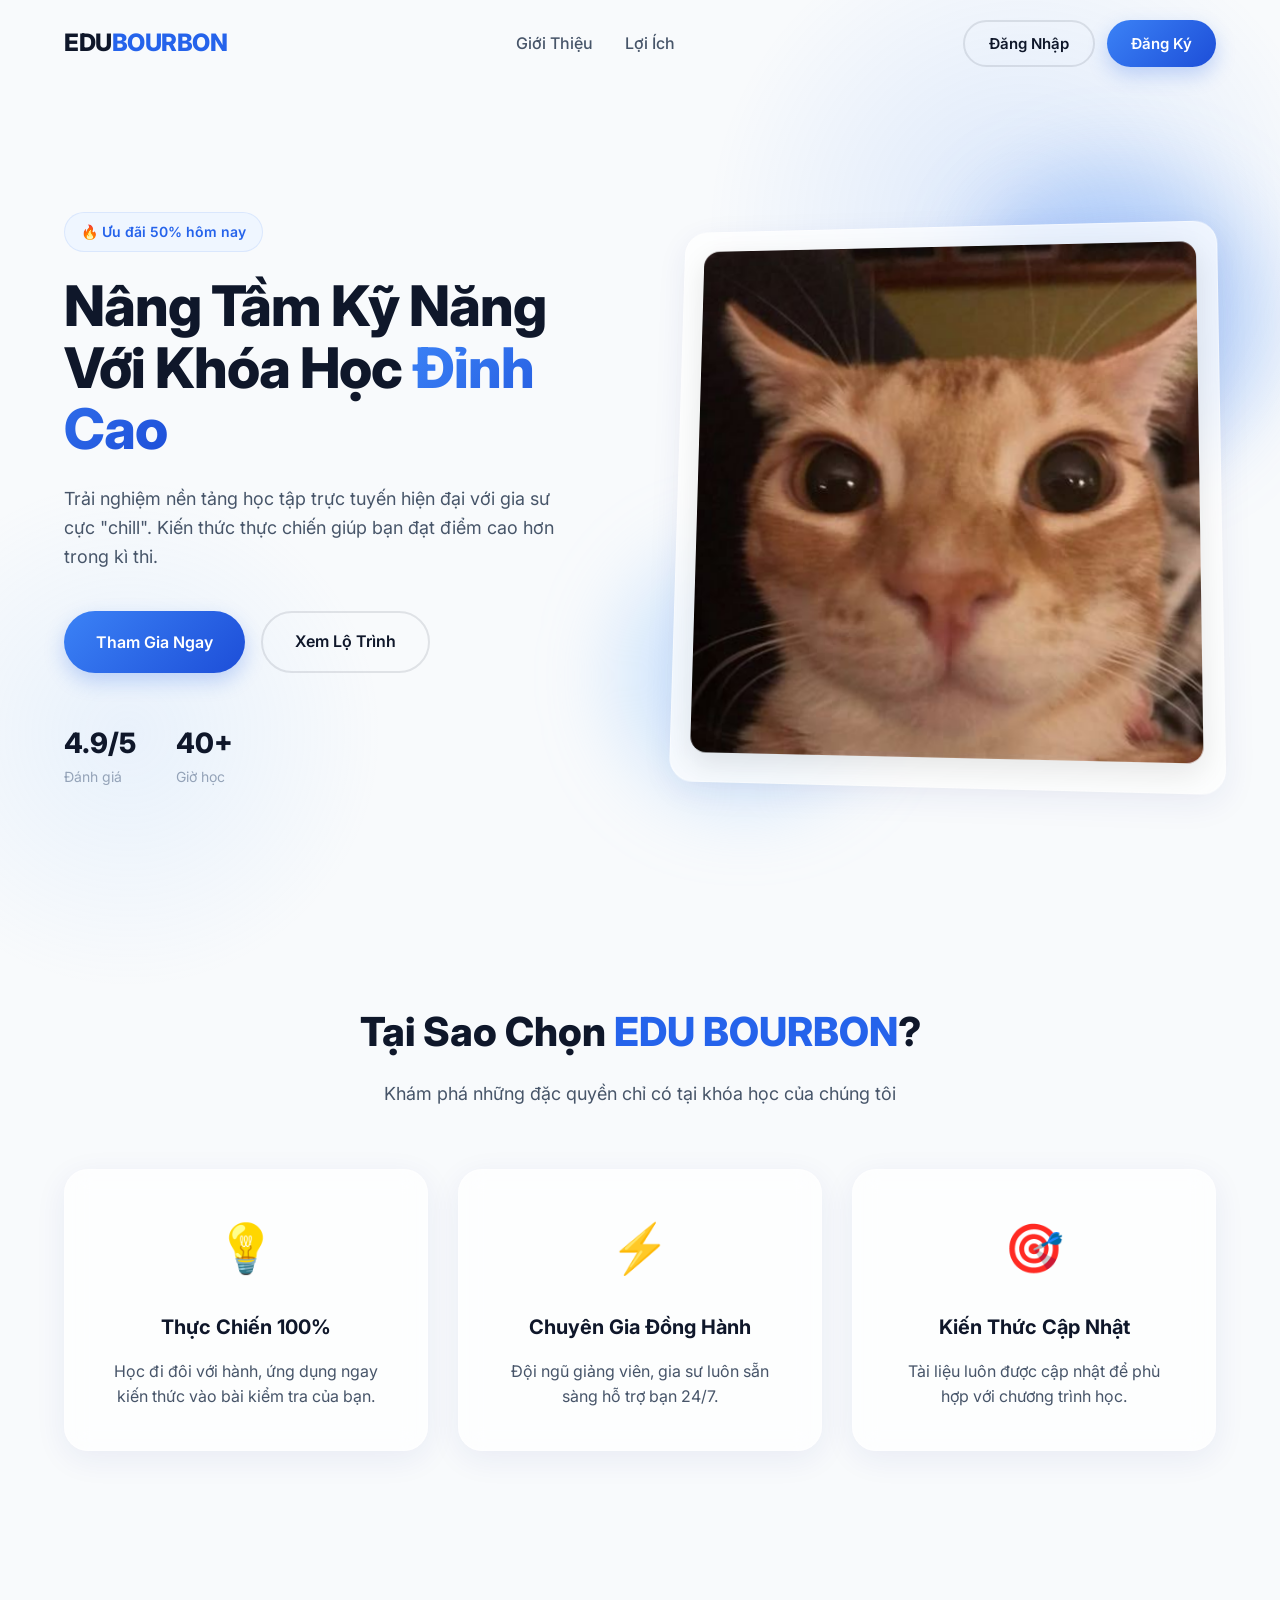
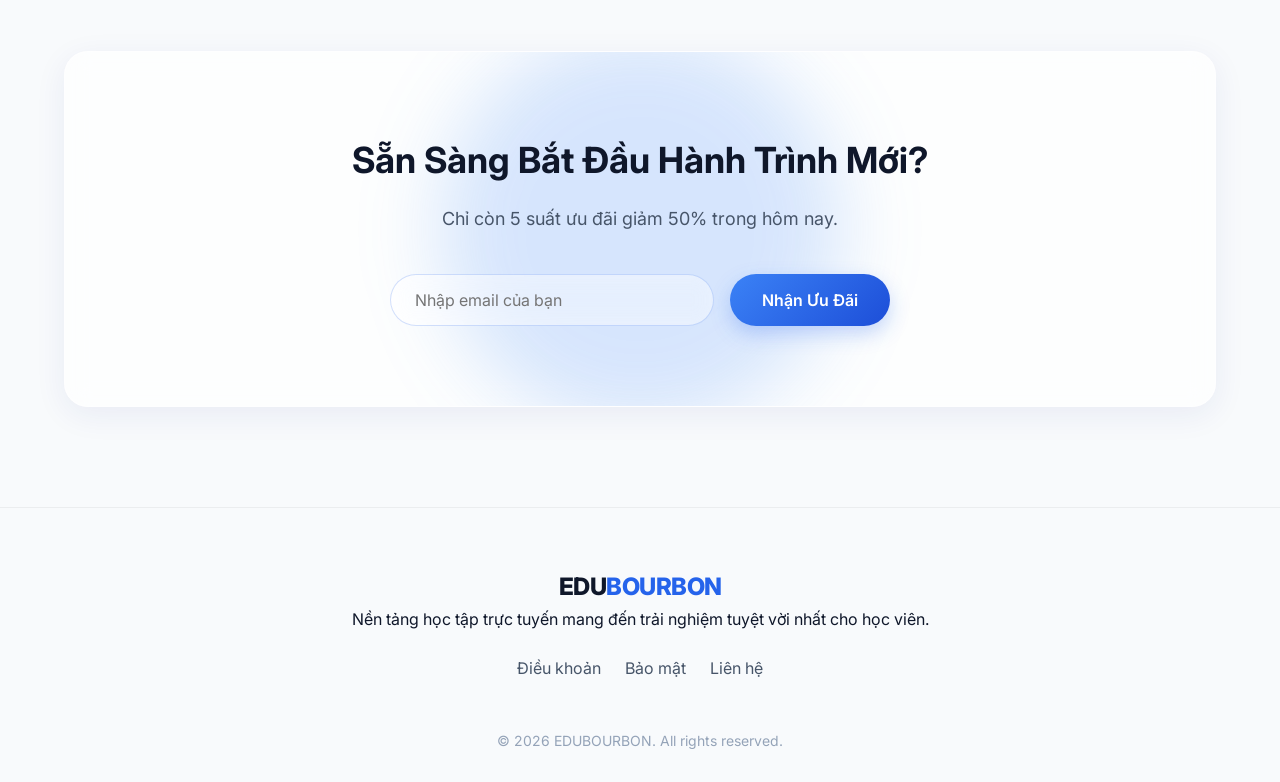
==== index.html @ 1e1ad8cd "feat: initial commit with premium landing page, profile page, and admin dashboard" ====
<!DOCTYPE html>
<html lang="vi">

<head>
    <meta charset="UTF-8">
    <meta name="viewport" content="width=device-width, initial-scale=1.0">
    <title>EDU BOURBON</title>
    <meta name="description" content="Khóa học online cung cấp kiến thức thực chiến và chất lượng cao.">
    <link href="https://fonts.googleapis.com/css2?family=Inter:wght@300;400;500;600;700;800&display=swap"
        rel="stylesheet">
    <link rel="stylesheet" href="style.css">
</head>

<body>
    <nav class="navbar">
        <div class="container nav-container">
            <a href="#" class="logo">EDU<span class="text-blue">BOURBON</span></a>
            <ul class="nav-links">
                <li><a href="#about">Giới Thiệu</a></li>
                <li><a href="#features">Lợi Ích</a></li>
            </ul>
            <div class="auth-buttons" id="authButtons">
                <button class="btn btn-outline" onclick="openModal('login')">Đăng Nhập</button>
                <button class="btn btn-primary" onclick="openModal('register')">Đăng Ký</button>
            </div>

            <div class="user-profile" id="userProfile" style="display: none;">
                <a href="admin.html" class="btn btn-outline nav-admin-btn" id="adminBtn" style="display: none;">
                    <span class="btn-text">Admin</span>
                    <span class="btn-icon">🛠️</span>
                </a>
                <a href="profile.html" class="user-info" title="Xem và sửa hồ sơ">
                    <img id="userAvatar" src="" alt="Avatar" class="avatar-img" style="display: none;">
                    <div id="userAvatarPlaceholder" class="avatar-placeholder">U</div>
                    <span id="userName" class="user-name">User Name</span>
                </a>
                <button class="btn btn-logout nav-logout-btn" id="logoutBtn">
                    <span class="btn-text">Đăng Xuất</span>
                    <span class="btn-icon">🚪</span>
                </button>
            </div>
        </div>
    </nav>

    <header class="hero" id="about">
        <div class="container hero-container">
            <div class="hero-content">
                <div class="badge">🔥 Ưu đãi 50% hôm nay</div>
                <h1 class="hero-title">Nâng Tầm Kỹ Năng Với Khóa Học <span class="text-gradient">Đỉnh Cao</span></h1>
                <p class="hero-desc">Trải nghiệm nền tảng học tập trực tuyến hiện đại với gia sư cực "chill". Kiến
                    thức thực chiến giúp bạn đạt điểm cao hơn trong kì thi.</p>
                <div class="hero-actions">
                    <button class="btn btn-primary btn-lg" onclick="openModal('register')">Tham Gia Ngay</button>
                    <a href="#features" class="btn btn-outline btn-lg">Xem Lộ Trình</a>
                </div>
                <div class="stats">
                    <div class="stat-item">
                        <span class="stat-number">4.9/5</span>
                        <span class="stat-text">Đánh giá</span>
                    </div>
                    <div class="stat-item">
                        <span class="stat-number">40+</span>
                        <span class="stat-text">Giờ học</span>
                    </div>
                </div>
            </div>
            <div class="hero-image-wrapper">
                <div class="glass-card image-card">
                    <img src="meo.jpeg" alt="Khóa học online vibe trắng xanh" class="hero-image">

                </div>
                <div class="blob shape-1"></div>
                <div class="blob shape-2"></div>
            </div>
        </div>
    </header>

    <section id="features" class="features section">
        <div class="container">
            <div class="section-header">
                <h2>Tại Sao Chọn <span class="text-blue">EDU BOURBON</span>?</h2>
                <p>Khám phá những đặc quyền chỉ có tại khóa học của chúng tôi</p>
            </div>
            <div class="features-grid">
                <div class="feature-card glass-card">
                    <div class="feature-icon">💡</div>
                    <h3>Thực Chiến 100%</h3>
                    <p>Học đi đôi với hành, ứng dụng ngay kiến thức vào bài kiểm tra của bạn.</p>
                </div>
                <div class="feature-card glass-card">
                    <div class="feature-icon">⚡️</div>
                    <h3>Chuyên Gia Đồng Hành</h3>
                    <p>Đội ngũ giảng viên, gia sư luôn sẵn sàng hỗ trợ bạn 24/7.</p>
                </div>
                <div class="feature-card glass-card">
                    <div class="feature-icon">🎯</div>
                    <h3>Kiến Thức Cập Nhật</h3>
                    <p>Tài liệu luôn được cập nhật để phù hợp với chương trình học.</p>
                </div>
            </div>
        </div>
    </section>

    <section id="enroll" class="cta-section section">
        <div class="container">
            <div class="cta-box glass-card">
                <div class="blob shape-3"></div>
                <h2>Sẵn Sàng Bắt Đầu Hành Trình Mới?</h2>
                <p>Chỉ còn 5 suất ưu đãi giảm 50% trong hôm nay.</p>
                <form class="enroll-form">
                    <input type="email" placeholder="Nhập email của bạn" required class="input-glass">
                    <button type="submit" class="btn btn-primary btn-lg">Nhận Ưu Đãi</button>
                </form>
            </div>
        </div>
    </section>

    <footer>
        <div class="container footer-container">
            <div class="footer-info">
                <a href="#" class="logo">EDU<span class="text-blue">BOURBON</span></a>
                <p>Nền tảng học tập trực tuyến mang đến trải nghiệm tuyệt vời nhất cho học viên.</p>
            </div>
            <div class="footer-links">
                <a href="#">Điều khoản</a>
                <a href="#">Bảo mật</a>
                <a href="#">Liên hệ</a>
            </div>
            <p class="copyright">&copy; 2026 EDUBOURBON. All rights reserved.</p>
        </div>
    </footer>

    <!-- Auth Modal -->
    <div class="modal-overlay" id="authModal">
        <div class="modal-content glass-card auth-modal-grid">
            <button class="modal-close" onclick="closeModal()">×</button>

            <!-- Left Panel: Graphic & Intro -->
            <div class="auth-left-panel">
                <div class="auth-panel-glow"></div>
                <div class="auth-panel-content">
                    <span class="auth-panel-logo">EDU<span class="text-white">BOURBON</span></span>
                    <div>
                        <h3>Chào mừng đến với EDUBOURBON</h3>
                        <p style="margin-top: 15px; opacity: 0.85;">Giao lưu, học hỏi và phát triển cùng cộng đồng
                            giáo dục lớn mạnh.</p>
                    </div>
                    <div class="auth-floating-badge">
                        <span class="badge-icon">⭐️</span>
                        <div>
                            <strong>Chất lượng 5 sao</strong>
                            <span style="display: block; font-size: 11px; opacity: 0.8;">Hệ thống học tập trực
                                tuyến thông minh</span>
                        </div>
                    </div>
                </div>
            </div>

            <!-- Right Panel: Forms -->
            <div class="auth-right-panel">
                <div class="modal-tabs">
                    <button class="tab-btn active" onclick="switchTab('login')" id="tab-login">Đăng Nhập</button>
                    <button class="tab-btn" onclick="switchTab('register')" id="tab-register">Đăng Ký</button>
                </div>

                <!-- Login Form -->
                <form id="loginForm" class="auth-form active">
                    <div class="input-group">
                        <span class="input-icon">✉️</span>
                        <input type="email" id="loginEmail" placeholder="Email" class="input-glass" required>
                    </div>
                    <div class="input-group">
                        <span class="input-icon">🔒</span>
                        <input type="password" id="loginPassword" placeholder="Mật khẩu" class="input-glass" required>
                    </div>

                    <div class="form-options">
                        <label class="checkbox-container">
                            <input type="checkbox" id="loginRemember">
                            <span class="checkmark"></span>
                            Nhớ mật khẩu
                        </label>
                        <a href="#" class="forgot-pass">Quên mật khẩu?</a>
                    </div>

                    <button type="submit" class="btn btn-primary" style="width: 100%; padding: 14px;">Đăng Nhập</button>

                    <div class="auth-divider">
                        <span>Hoặc tiếp tục với</span>
                    </div>

                    <div class="social-logins">
                        <button type="button" class="btn-social google-btn">
                            <img src="https://upload.wikimedia.org/wikipedia/commons/c/c1/Google_%22G%22_logo.svg"
                                alt="Google">
                            Google
                        </button>
                    </div>
                </form>

                <!-- Register Form -->
                <form id="registerForm" class="auth-form">
                    <div class="input-group">
                        <span class="input-icon">👤</span>
                        <input type="text" id="registerName" placeholder="Họ và tên" class="input-glass" required>
                    </div>
                    <div class="input-group">
                        <span class="input-icon">✉️</span>
                        <input type="email" id="registerEmail" placeholder="Email" class="input-glass" required>
                    </div>
                    <div class="input-group">
                        <span class="input-icon">🔒</span>
                        <input type="password" id="registerPassword" placeholder="Mật khẩu" class="input-glass"
                            required>
                    </div>

                    <label class="checkbox-container" style="margin-bottom: 5px;">
                        <input type="checkbox" required>
                        <span class="checkmark"></span>
                        Tôi đồng ý với điều khoản dịch vụ
                    </label>

                    <button type="submit" class="btn btn-primary" style="width: 100%; padding: 14px;">Tạo Tài
                        Khoản</button>

                    <div class="auth-divider">
                        <span>Hoặc tiếp tục với</span>
                    </div>

                    <div class="social-logins">
                        <button type="button" class="btn-social google-btn">
                            <img src="https://upload.wikimedia.org/wikipedia/commons/c/c1/Google_%22G%22_logo.svg"
                                alt="Google">
                            Google
                        </button>
                    </div>
                </form>
            </div>
        </div>
    </div>

    <script type="module" src="script.js"></script>
</body>

</html>
---- style.css ----
:root {
    --primary-blue: #2563eb;
    --primary-blue-hover: #1d4ed8;
    --light-blue: #eff6ff;
    --gradient-blue: linear-gradient(135deg, #3b82f6 0%, #1d4ed8 100%);
    --bg-color: #f8fafc;
    --white: #ffffff;
    --text-dark: #0f172a;
    --text-light: #475569;
    --text-muted: #94a3b8;
    --border-color: rgba(255, 255, 255, 0.4);
    --glass-bg: rgba(255, 255, 255, 0.7);
    --glass-shadow: 0 8px 32px 0 rgba(31, 38, 135, 0.07);
}

* {
    margin: 0;
    padding: 0;
    box-sizing: border-box;
    font-family: 'Inter', sans-serif;
}

html {
    scroll-behavior: smooth;
}

body {
    background-color: var(--bg-color);
    color: var(--text-dark);
    line-height: 1.6;
    overflow-x: hidden;
    position: relative;
}

/* Background elements for Vibe */
body::before {
    content: '';
    position: fixed;
    top: -10%;
    right: -5%;
    width: 50vw;
    height: 50vw;
    border-radius: 50%;
    background: radial-gradient(circle, rgba(59,130,246,0.15) 0%, rgba(255,255,255,0) 70%);
    z-index: -1;
}

body::after {
    content: '';
    position: fixed;
    bottom: -10%;
    left: -10%;
    width: 40vw;
    height: 40vw;
    border-radius: 50%;
    background: radial-gradient(circle, rgba(147,197,253,0.15) 0%, rgba(255,255,255,0) 70%);
    z-index: -1;
}

a {
    text-decoration: none;
    color: inherit;
    transition: all 0.3s ease;
}

ul {
    list-style: none;
}

.container {
    max-width: 1200px;
    margin: 0 auto;
    padding: 0 24px;
}

.text-blue {
    color: var(--primary-blue);
}

.text-gradient {
    background: var(--gradient-blue);
    -webkit-background-clip: text;
    -webkit-text-fill-color: transparent;
}

.glass-card {
    background: var(--glass-bg);
    backdrop-filter: blur(12px);
    -webkit-backdrop-filter: blur(12px);
    border: 1px solid var(--border-color);
    box-shadow: var(--glass-shadow);
    border-radius: 24px;
}

/* Navbar */
.navbar {
    position: fixed;
    top: 0;
    left: 0;
    width: 100%;
    padding: 20px 0;
    z-index: 1000;
    transition: all 0.3s ease;
}

.navbar.scrolled {
    padding: 15px 0;
    background: rgba(255, 255, 255, 0.85);
    backdrop-filter: blur(16px);
    border-bottom: 1px solid rgba(255,255,255,0.3);
    box-shadow: 0 4px 20px rgba(0,0,0,0.03);
}

.nav-container {
    display: flex;
    justify-content: space-between;
    align-items: center;
}

.logo {
    font-size: 24px;
    font-weight: 800;
    letter-spacing: -0.5px;
}

.nav-links {
    display: flex;
    gap: 32px;
}

.nav-links a {
    font-weight: 500;
    color: var(--text-light);
    position: relative;
}

.nav-links a:hover {
    color: var(--primary-blue);
}

.nav-links a::after {
    content: '';
    position: absolute;
    bottom: -4px;
    left: 0;
    width: 0;
    height: 2px;
    background: var(--primary-blue);
    transition: width 0.3s ease;
}

.nav-links a:hover::after {
    width: 100%;
}

/* Buttons */
.btn {
    display: inline-block;
    padding: 12px 24px;
    border-radius: 50px;
    font-weight: 600;
    cursor: pointer;
    text-align: center;
    border: none;
    font-size: 15px;
}

.btn-lg {
    padding: 16px 32px;
    font-size: 16px;
}

.btn-primary {
    background: var(--gradient-blue);
    color: var(--white);
    box-shadow: 0 8px 20px rgba(37, 99, 235, 0.25);
}

.btn-primary:hover {
    transform: translateY(-2px);
    box-shadow: 0 12px 24px rgba(37, 99, 235, 0.35);
}

.btn-outline {
    background: transparent;
    color: var(--text-dark);
    border: 2px solid rgba(15, 23, 42, 0.1);
}

.btn-outline:hover {
    border-color: var(--primary-blue);
    color: var(--primary-blue);
}

/* Hero Section */
.hero {
    min-height: 100vh;
    display: flex;
    align-items: center;
    padding-top: 100px;
}

.hero-container {
    display: grid;
    grid-template-columns: 1fr 1fr;
    gap: 60px;
    align-items: center;
}

.badge {
    display: inline-block;
    padding: 8px 16px;
    background: var(--light-blue);
    color: var(--primary-blue);
    border-radius: 50px;
    font-size: 14px;
    font-weight: 600;
    margin-bottom: 24px;
    border: 1px solid rgba(37, 99, 235, 0.1);
}

.hero-title {
    font-size: 56px;
    font-weight: 800;
    line-height: 1.1;
    margin-bottom: 24px;
    letter-spacing: -1px;
}

.hero-desc {
    font-size: 18px;
    color: var(--text-light);
    margin-bottom: 40px;
    max-width: 90%;
}

.hero-actions {
    display: flex;
    gap: 16px;
    margin-bottom: 48px;
}

.stats {
    display: flex;
    gap: 40px;
}

.stat-item {
    display: flex;
    flex-direction: column;
}

.stat-number {
    font-size: 28px;
    font-weight: 800;
    color: var(--text-dark);
}

.stat-text {
    font-size: 14px;
    color: var(--text-muted);
}

/* Hero Image */
.hero-image-wrapper {
    position: relative;
    z-index: 1;
}

.image-card {
    padding: 20px;
    position: relative;
    z-index: 2;
    transform: perspective(1000px) rotateY(-5deg) rotateX(5deg);
    transition: transform 0.5s ease;
}

.image-card:hover {
    transform: perspective(1000px) rotateY(0deg) rotateX(0deg);
}

.hero-image {
    width: 100%;
    border-radius: 16px;
    box-shadow: 0 10px 30px rgba(0,0,0,0.1);
}

.floating-badge {
    position: absolute;
    background: var(--white);
    padding: 12px 20px;
    border-radius: 16px;
    display: flex;
    align-items: center;
    gap: 12px;
    box-shadow: 0 15px 35px rgba(0,0,0,0.08);
    animation: float 6s ease-in-out infinite;
    z-index: 3;
}

.floating-badge .icon {
    font-size: 24px;
}

.floating-badge strong {
    display: block;
    font-size: 14px;
    color: var(--text-dark);
}

.floating-badge span {
    font-size: 12px;
    color: var(--text-muted);
}

.badge-1 {
    top: 10%;
    right: -10%;
    animation-delay: 0s;
}

.badge-2 {
    bottom: 20%;
    left: -10%;
    animation-delay: 3s;
}

@keyframes float {
    0% { transform: translateY(0px); }
    50% { transform: translateY(-15px); }
    100% { transform: translateY(0px); }
}

.blob {
    position: absolute;
    border-radius: 50%;
    filter: blur(40px);
    z-index: 0;
}

.shape-1 {
    width: 300px;
    height: 300px;
    background: rgba(59, 130, 246, 0.3);
    top: -50px;
    right: -50px;
}

.shape-2 {
    width: 250px;
    height: 250px;
    background: rgba(147, 197, 253, 0.4);
    bottom: -20px;
    left: -50px;
}

/* Sections */
.section {
    padding: 100px 0;
}

.section-header {
    text-align: center;
    margin-bottom: 60px;
}

.section-header h2 {
    font-size: 40px;
    font-weight: 800;
    margin-bottom: 16px;
}

.section-header p {
    font-size: 18px;
    color: var(--text-light);
}

/* Features */
.features-grid {
    display: grid;
    grid-template-columns: repeat(3, 1fr);
    gap: 30px;
}

.feature-card {
    padding: 40px;
    text-align: center;
    transition: transform 0.3s ease;
}

.feature-card:hover {
    transform: translateY(-10px);
}

.feature-icon {
    font-size: 48px;
    margin-bottom: 24px;
    display: inline-block;
}

.feature-card h3 {
    font-size: 20px;
    margin-bottom: 16px;
}

.feature-card p {
    color: var(--text-light);
}

/* CTA Section */
.cta-box {
    padding: 80px 40px;
    text-align: center;
    position: relative;
    overflow: hidden;
}

.cta-box .shape-3 {
    width: 400px;
    height: 400px;
    background: rgba(59, 130, 246, 0.2);
    top: 50%;
    left: 50%;
    transform: translate(-50%, -50%);
}

.cta-box h2 {
    font-size: 36px;
    margin-bottom: 16px;
    position: relative;
    z-index: 1;
}

.cta-box p {
    color: var(--text-light);
    margin-bottom: 40px;
    font-size: 18px;
    position: relative;
    z-index: 1;
}

.enroll-form {
    display: flex;
    justify-content: center;
    gap: 16px;
    position: relative;
    z-index: 1;
    max-width: 500px;
    margin: 0 auto;
}

.input-glass {
    flex: 1;
    padding: 0 24px;
    border-radius: 50px;
    border: 1px solid rgba(37, 99, 235, 0.2);
    background: rgba(255, 255, 255, 0.5);
    backdrop-filter: blur(10px);
    font-size: 16px;
    outline: none;
    transition: all 0.3s ease;
}

.input-glass:focus {
    border-color: var(--primary-blue);
    background: rgba(255, 255, 255, 0.9);
}

/* Footer */
footer {
    padding: 60px 0 30px;
    border-top: 1px solid rgba(0,0,0,0.05);
}

.footer-container {
    display: flex;
    flex-direction: column;
    align-items: center;
    text-align: center;
    gap: 24px;
}

.footer-links {
    display: flex;
    gap: 24px;
}

.footer-links a {
    color: var(--text-light);
}

.footer-links a:hover {
    color: var(--primary-blue);
}

.copyright {
    color: var(--text-muted);
    font-size: 14px;
    margin-top: 24px;
}

/* Auth Modal & upgraded elements */
.auth-buttons {
    display: flex;
    gap: 12px;
}

.modal-overlay {
    position: fixed;
    top: 0;
    left: 0;
    width: 100%;
    height: 100%;
    background: rgba(15, 23, 42, 0.4);
    backdrop-filter: blur(12px);
    -webkit-backdrop-filter: blur(12px);
    z-index: 2000;
    display: flex;
    align-items: center;
    justify-content: center;
    opacity: 0;
    visibility: hidden;
    transition: all 0.4s cubic-bezier(0.16, 1, 0.3, 1);
}

.modal-overlay.active {
    opacity: 1;
    visibility: visible;
}

.modal-content {
    position: relative;
    transform: scale(0.95) translateY(10px);
    transition: all 0.4s cubic-bezier(0.16, 1, 0.3, 1);
}

.modal-overlay.active .modal-content {
    transform: scale(1) translateY(0);
}

.modal-close {
    position: absolute;
    top: 20px;
    right: 20px;
    background: rgba(15, 23, 42, 0.05);
    border: none;
    font-size: 20px;
    color: var(--text-dark);
    cursor: pointer;
    line-height: 1;
    width: 32px;
    height: 32px;
    border-radius: 50%;
    display: flex;
    align-items: center;
    justify-content: center;
    transition: all 0.2s ease;
    z-index: 10;
}

.modal-close:hover {
    background: rgba(15, 23, 42, 0.1);
    transform: rotate(90deg);
}

/* Custom grid modal */
.auth-modal-grid {
    display: grid;
    grid-template-columns: 1fr 1.2fr;
    max-width: 850px !important;
    width: 95% !important;
    padding: 0 !important;
    overflow: hidden;
    border-radius: 28px;
    border: 1px solid rgba(255, 255, 255, 0.4);
}

.auth-left-panel {
    background: linear-gradient(135deg, #1d4ed8 0%, #3b82f6 100%);
    position: relative;
    padding: 45px;
    display: flex;
    flex-direction: column;
    justify-content: space-between;
    color: var(--white);
    overflow: hidden;
}

.auth-left-panel::after {
    content: '';
    position: absolute;
    top: -50px;
    left: -50px;
    width: 200px;
    height: 200px;
    background: rgba(255, 255, 255, 0.08);
    border-radius: 50%;
    filter: blur(20px);
}

.auth-panel-glow {
    position: absolute;
    bottom: -100px;
    right: -100px;
    width: 300px;
    height: 300px;
    background: rgba(255, 255, 255, 0.15);
    border-radius: 50%;
    filter: blur(50px);
    pointer-events: none;
}

.auth-panel-content {
    position: relative;
    z-index: 2;
    display: flex;
    flex-direction: column;
    height: 100%;
    justify-content: space-between;
    gap: 30px;
}

.auth-panel-logo {
    font-size: 24px;
    font-weight: 800;
    letter-spacing: -0.5px;
}

.auth-panel-logo span {
    color: rgba(255,255,255,0.7);
}

.auth-panel-content h3 {
    font-size: 30px;
    line-height: 1.25;
    font-weight: 700;
    margin-top: 40px;
}

.auth-panel-content p {
    font-size: 15px;
    color: rgba(255, 255, 255, 0.85);
    line-height: 1.5;
}

.auth-floating-badge {
    background: rgba(255, 255, 255, 0.15);
    backdrop-filter: blur(10px);
    -webkit-backdrop-filter: blur(10px);
    border: 1px solid rgba(255, 255, 255, 0.2);
    border-radius: 16px;
    padding: 15px;
    display: flex;
    align-items: center;
    gap: 12px;
    margin-top: auto;
}

.auth-floating-badge .badge-icon {
    font-size: 22px;
}

.auth-floating-badge strong {
    display: block;
    font-size: 14px;
}

.auth-floating-badge span {
    font-size: 12px;
    color: rgba(255, 255, 255, 0.8);
}

.auth-right-panel {
    padding: 45px;
    display: flex;
    flex-direction: column;
    justify-content: center;
    background: rgba(255, 255, 255, 0.95);
}

.modal-tabs {
    display: flex;
    gap: 20px;
    margin-bottom: 30px;
    border-bottom: 1.5px solid rgba(15, 23, 42, 0.06);
    padding-bottom: 10px;
}

.tab-btn {
    background: none;
    border: none;
    font-size: 16px;
    font-weight: 700;
    color: var(--text-muted);
    cursor: pointer;
    padding-bottom: 10px;
    position: relative;
    transition: all 0.2s ease;
}

.tab-btn:hover {
    color: var(--text-dark);
}

.tab-btn.active {
    color: var(--primary-blue);
}

.tab-btn.active::after {
    content: '';
    position: absolute;
    bottom: -11.5px;
    left: 0;
    width: 100%;
    height: 2.5px;
    background: var(--primary-blue);
    border-radius: 2px;
}

.auth-form {
    display: none;
    flex-direction: column;
    gap: 18px;
}

.auth-form.active {
    display: flex;
}

/* Custom inputs inside modal */
.input-group {
    position: relative;
    width: 100%;
}

.input-group .input-icon {
    position: absolute;
    left: 16px;
    top: 50%;
    transform: translateY(-50%);
    font-size: 18px;
    color: var(--text-muted);
    pointer-events: none;
}

.input-group .input-glass {
    width: 100%;
    padding: 14px 16px 14px 48px;
    border-radius: 14px;
    border: 1.5px solid rgba(15, 23, 42, 0.08);
    background: rgba(255, 255, 255, 0.6);
    transition: all 0.3s cubic-bezier(0.4, 0, 0.2, 1);
    font-weight: 500;
}

.input-group .input-glass:focus {
    border-color: var(--primary-blue);
    box-shadow: 0 0 0 4px rgba(59, 130, 246, 0.12);
    background: var(--white);
}

/* Form Options & Checkbox */
.form-options {
    display: flex;
    justify-content: space-between;
    align-items: center;
    font-size: 14px;
}

.checkbox-container {
    display: flex;
    align-items: center;
    position: relative;
    padding-left: 28px;
    cursor: pointer;
    font-weight: 500;
    color: var(--text-light);
    user-select: none;
    font-size: 14px;
}

.checkbox-container input {
    position: absolute;
    opacity: 0;
    cursor: pointer;
    height: 0;
    width: 0;
}

.checkmark {
    position: absolute;
    left: 0;
    height: 18px;
    width: 18px;
    background-color: rgba(15, 23, 42, 0.03);
    border: 1.5px solid rgba(15, 23, 42, 0.1);
    border-radius: 6px;
    transition: all 0.2s ease;
}

.checkbox-container:hover input ~ .checkmark {
    background-color: rgba(15, 23, 42, 0.08);
}

.checkbox-container input:checked ~ .checkmark {
    background-color: var(--primary-blue);
    border-color: var(--primary-blue);
}

.checkmark::after {
    content: "";
    position: absolute;
    display: none;
}

.checkbox-container input:checked ~ .checkmark::after {
    display: block;
}

.checkbox-container .checkmark::after {
    left: 5px;
    top: 2px;
    width: 4px;
    height: 8px;
    border: solid white;
    border-width: 0 2px 2px 0;
    transform: rotate(45deg);
}

.forgot-pass {
    font-size: 14px;
    font-weight: 600;
    color: var(--primary-blue);
    transition: color 0.2s ease;
}

.forgot-pass:hover {
    color: var(--primary-blue-hover);
}

/* Auth Divider */
.auth-divider {
    text-align: center;
    margin: 12px 0;
    position: relative;
}

.auth-divider::before {
    content: '';
    position: absolute;
    left: 0;
    top: 50%;
    width: 100%;
    height: 1px;
    background: rgba(15, 23, 42, 0.08);
    z-index: 1;
}

.auth-divider span {
    background: rgba(255, 255, 255, 0.98);
    padding: 0 15px;
    color: var(--text-muted);
    font-size: 13px;
    font-weight: 500;
    position: relative;
    z-index: 2;
}

/* Social Logins */
.social-logins {
    display: flex;
    flex-direction: column;
    gap: 12px;
}

.btn-social {
    display: flex;
    align-items: center;
    justify-content: center;
    gap: 10px;
    padding: 12px;
    border-radius: 14px;
    border: 1.5px solid rgba(15, 23, 42, 0.08);
    background: var(--white);
    color: var(--text-dark);
    font-size: 14px;
    font-weight: 600;
    cursor: pointer;
    transition: all 0.2s ease;
}

.btn-social:hover {
    background: #f8fafc;
    border-color: rgba(15, 23, 42, 0.15);
    transform: translateY(-1px);
}

.btn-social img {
    width: 20px;
    height: 20px;
    object-fit: contain;
}

@media (max-width: 768px) {
    .auth-modal-grid {
        grid-template-columns: 1fr;
        max-width: 450px !important;
    }
    
    .auth-left-panel {
        display: none;
    }
    
    .auth-right-panel {
        padding: 35px 25px;
    }
}

/* User Profile Navigation styling */
.user-profile {
    display: flex;
    align-items: center;
    gap: 20px;
}

.user-info {
    display: flex;
    align-items: center;
    gap: 10px;
}

.avatar-img {
    width: 38px;
    height: 38px;
    border-radius: 50%;
    object-fit: cover;
    border: 2px solid var(--primary-blue);
}

.avatar-placeholder {
    width: 38px;
    height: 38px;
    border-radius: 50%;
    background: var(--gradient-blue);
    color: var(--white);
    display: flex;
    align-items: center;
    justify-content: center;
    font-weight: 700;
    font-size: 16px;
    text-transform: uppercase;
}

.user-name {
    font-weight: 600;
    color: var(--text-dark);
    font-size: 15px;
}

.btn-logout {
    background: rgba(239, 68, 68, 0.1);
    color: #ef4444;
    border: 1px solid rgba(239, 68, 68, 0.2);
    transition: all 0.2s ease;
}

.btn-logout:hover {
    background: #ef4444;
    color: var(--white);
    transform: translateY(-1px);
    box-shadow: 0 4px 12px rgba(239, 68, 68, 0.2);
}

.nav-admin-btn {
    padding: 8px 16px;
    font-size: 14px;
    border-radius: 20px;
    border: 1.5px solid var(--primary-blue);
    color: var(--primary-blue);
    display: inline-flex;
    align-items: center;
    justify-content: center;
    gap: 6px;
    margin-right: 10px;
    text-decoration: none;
    font-weight: 600;
    transition: all 0.2s ease;
}

.nav-admin-btn:hover {
    background: var(--primary-blue);
    color: var(--white);
    transform: translateY(-1px);
}

.nav-admin-btn .btn-icon {
    display: none;
}

.user-info {
    display: flex;
    align-items: center;
    gap: 10px;
    cursor: pointer;
    text-decoration: none;
    margin-right: 10px;
}

.nav-logout-btn {
    padding: 8px 16px;
    font-size: 14px;
    border-radius: 20px;
    display: inline-flex;
    align-items: center;
    justify-content: center;
    gap: 6px;
    font-weight: 600;
}

.nav-logout-btn .btn-icon {
    display: none;
}

/* Profile Page Specific Styles */
.profile-body {
    min-height: 100vh;
    display: flex;
    flex-direction: column;
    justify-content: center;
    padding-top: 100px;
    padding-bottom: 60px;
}

.profile-container {
    display: flex;
    justify-content: center;
    align-items: center;
    flex: 1;
    margin-top: 40px;
}

.profile-card {
    display: grid;
    grid-template-columns: 1fr 1.5fr;
    width: 100%;
    max-width: 900px;
    overflow: hidden;
    border-radius: 28px;
    border: 1px solid rgba(255, 255, 255, 0.4);
}

.profile-overview {
    background: rgba(37, 99, 235, 0.03);
    border-right: 1px solid rgba(15, 23, 42, 0.05);
    padding: 50px 40px;
    display: flex;
    flex-direction: column;
    align-items: center;
    text-align: center;
}

.avatar-edit-wrapper {
    position: relative;
    margin-bottom: 24px;
}

.profile-avatar-large {
    width: 120px;
    height: 120px;
    border-radius: 50%;
    object-fit: cover;
    border: 4px solid var(--white);
    box-shadow: 0 10px 25px rgba(37, 99, 235, 0.15);
}

.profile-avatar-large-placeholder {
    width: 120px;
    height: 120px;
    border-radius: 50%;
    background: var(--gradient-blue);
    color: var(--white);
    display: flex;
    align-items: center;
    justify-content: center;
    font-weight: 800;
    font-size: 48px;
    border: 4px solid var(--white);
    box-shadow: 0 10px 25px rgba(37, 99, 235, 0.15);
    text-transform: uppercase;
}

.profile-overview h2 {
    font-size: 24px;
    font-weight: 700;
    margin-bottom: 8px;
    color: var(--text-dark);
}

.user-email-badge {
    background: var(--light-blue);
    color: var(--primary-blue);
    padding: 6px 14px;
    border-radius: 50px;
    font-size: 13px;
    font-weight: 600;
    margin-bottom: 30px;
    border: 1px solid rgba(37, 99, 235, 0.08);
}

.user-meta-info {
    width: 100%;
    display: flex;
    flex-direction: column;
    gap: 12px;
    text-align: left;
    background: var(--white);
    padding: 20px;
    border-radius: 16px;
    border: 1px solid rgba(15, 23, 42, 0.04);
}

.meta-item {
    display: flex;
    justify-content: space-between;
    font-size: 13px;
}

.meta-item span {
    color: var(--text-muted);
}

.meta-item strong {
    color: var(--text-dark);
    word-break: break-all;
    max-width: 70%;
    text-align: right;
}

.profile-edit-fields {
    padding: 50px;
    background: rgba(255, 255, 255, 0.95);
}

.profile-edit-fields h3 {
    font-size: 22px;
    font-weight: 700;
    margin-bottom: 8px;
}

.input-group-profile {
    display: flex;
    flex-direction: column;
    gap: 8px;
    margin-bottom: 20px;
}

.input-group-profile label {
    font-size: 14px;
    font-weight: 600;
    color: var(--text-light);
}

.input-group-profile .input-glass {
    width: 100%;
    padding: 14px 16px;
    border-radius: 14px;
    border: 1.5px solid rgba(15, 23, 42, 0.08);
    background: rgba(255, 255, 255, 0.6);
    transition: all 0.3s cubic-bezier(0.4, 0, 0.2, 1);
    font-weight: 500;
    outline: none;
}

.input-group-profile .input-glass:focus {
    border-color: var(--primary-blue);
    box-shadow: 0 0 0 4px rgba(59, 130, 246, 0.12);
    background: var(--white);
}

.input-group-profile .input-glass:disabled {
    background: rgba(15, 23, 42, 0.03);
    color: var(--text-muted);
    cursor: not-allowed;
    border-color: rgba(15, 23, 42, 0.04);
}

@media (max-width: 768px) {
    .profile-card {
        grid-template-columns: 1fr;
    }

    .profile-overview {
        border-right: none;
        border-bottom: 1px solid rgba(15, 23, 42, 0.05);
        padding: 40px 20px;
    }

    .profile-edit-fields {
        padding: 30px 20px;
    }
}

/* Admin Panel Specific Styles */
.admin-body {
    min-height: 100vh;
    background: #f8fafc;
    padding-top: 100px;
    padding-bottom: 60px;
}

.admin-badge {
    background: #ef4444;
    color: var(--white);
    font-size: 11px;
    font-weight: 800;
    padding: 3px 8px;
    border-radius: 6px;
    margin-left: 8px;
    letter-spacing: 0.5px;
}

.admin-container {
    margin-top: 40px;
    display: flex;
    flex-direction: column;
    gap: 30px;
}

/* Stats grid */
.admin-stats-grid {
    display: grid;
    grid-template-columns: repeat(3, 1fr);
    gap: 20px;
}

.stat-card {
    display: flex;
    align-items: center;
    gap: 20px;
    padding: 24px;
    background: var(--white);
    border-radius: 20px;
    border: 1px solid rgba(15, 23, 42, 0.04);
    box-shadow: 0 4px 20px rgba(15, 23, 42, 0.02);
}

.stat-icon {
    font-size: 32px;
    width: 60px;
    height: 60px;
    border-radius: 14px;
    background: var(--light-blue);
    display: flex;
    align-items: center;
    justify-content: center;
}

.stat-card h3 {
    font-size: 28px;
    font-weight: 800;
    color: var(--text-dark);
    line-height: 1.2;
}

.stat-card p {
    font-size: 14px;
    color: var(--text-muted);
    font-weight: 500;
}

/* Workspace container */
.admin-workspace {
    background: var(--white);
    border-radius: 24px;
    border: 1px solid rgba(15, 23, 42, 0.04);
    padding: 35px;
    box-shadow: 0 10px 30px rgba(15, 23, 42, 0.03);
}

/* Tabs list */
.admin-tabs {
    display: flex;
    gap: 15px;
    border-bottom: 2px solid rgba(15, 23, 42, 0.05);
    padding-bottom: 15px;
    margin-bottom: 30px;
}

.admin-tab-btn {
    background: none;
    border: none;
    font-size: 15px;
    font-weight: 700;
    color: var(--text-muted);
    padding: 10px 18px;
    cursor: pointer;
    border-radius: 10px;
    transition: all 0.2s ease;
}

.admin-tab-btn:hover {
    background: rgba(15, 23, 42, 0.03);
    color: var(--text-dark);
}

.admin-tab-btn.active {
    background: var(--light-blue);
    color: var(--primary-blue);
}

/* Tab contents */
.admin-tab-content {
    display: none;
}

.admin-tab-content.active {
    display: block;
}

.table-header {
    display: flex;
    justify-content: space-between;
    align-items: center;
    margin-bottom: 20px;
}

.table-header h4 {
    font-size: 18px;
    font-weight: 700;
    color: var(--text-dark);
}

.table-count {
    background: #f1f5f9;
    color: #475569;
    padding: 5px 12px;
    border-radius: 50px;
    font-size: 12px;
    font-weight: 700;
}

/* Table Responsive wrapper */
.table-responsive {
    overflow-x: auto;
    width: 100%;
}

.admin-table {
    width: 100%;
    border-collapse: collapse;
    text-align: left;
}

.admin-table th {
    padding: 16px 20px;
    background: #f8fafc;
    color: #475569;
    font-size: 13px;
    font-weight: 700;
    border-bottom: 1.5px solid rgba(15, 23, 42, 0.06);
}

.admin-table td {
    padding: 18px 20px;
    font-size: 14px;
    color: var(--text-dark);
    border-bottom: 1px solid rgba(15, 23, 42, 0.04);
}

.admin-table tr:last-child td {
    border-bottom: none;
}

.table-loading, .table-empty, .table-error {
    text-align: center;
    padding: 40px !important;
    color: var(--text-muted);
    font-weight: 500;
}

.table-error {
    color: #ef4444;
}

/* Responsive adjustments for Tablets and Large Mobile Screens */
@media (max-width: 992px) {
    .hero-container {
        grid-template-columns: 1fr;
        text-align: center;
    }

    .hero-desc {
        margin: 0 auto 40px;
    }

    .hero-actions {
        justify-content: center;
    }

    .stats {
        justify-content: center;
    }

    .features-grid {
        grid-template-columns: repeat(2, 1fr);
    }
    
    .badge-1 { right: 0; }
    .badge-2 { left: 0; }

    .admin-stats-grid {
        grid-template-columns: 1fr;
    }
}

/* Responsive adjustments for Mobile Devices (max-width: 768px) */
@media (max-width: 768px) {
    .nav-links {
        display: none;
    }
    
    .hero-title {
        font-size: 36px;
    }

    .features-grid {
        grid-template-columns: 1fr;
    }
    
    .enroll-form {
        flex-direction: column;
        gap: 12px;
    }
    
    /* Responsive Admin Page details */
    .admin-tabs {
        display: flex;
        flex-direction: row;
        overflow-x: auto;
        white-space: nowrap;
        padding-bottom: 8px;
        -webkit-overflow-scrolling: touch;
        gap: 8px;
    }
    
    .admin-tab-btn {
        padding: 8px 14px;
        font-size: 13px;
        white-space: nowrap;
    }
    
    .table-header {
        flex-direction: column;
        align-items: flex-start;
        gap: 10px;
    }

    .admin-workspace {
        padding: 20px 15px;
    }

    .profile-card {
        grid-template-columns: 1fr;
    }

    .profile-overview {
        border-right: none;
        border-bottom: 1px solid rgba(15, 23, 42, 0.05);
        padding: 30px 15px;
    }

    .profile-edit-fields {
        padding: 30px 15px;
    }
}

/* Specific optimization for small phones (max-width: 576px) */
@media (max-width: 576px) {
    .logo {
        font-size: 16px;
    }
    
    .user-name {
        display: none !important; /* Hide name text to give navbar room on small phones */
    }

    .user-profile {
        gap: 6px;
    }

    /* Transform button styles to round circles with icons on mobile */
    .nav-admin-btn {
        width: 36px;
        height: 36px;
        padding: 0;
        border-radius: 50%;
        margin-right: 4px;
    }
    .nav-admin-btn .btn-text {
        display: none;
    }
    .nav-admin-btn .btn-icon {
        display: inline-block;
        font-size: 16px;
    }

    .nav-logout-btn {
        width: 36px;
        height: 36px;
        padding: 0;
        border-radius: 50%;
        background: rgba(239, 68, 68, 0.1);
        color: #ef4444;
        border: 1.5px solid rgba(239, 68, 68, 0.2);
    }
    .nav-logout-btn .btn-text {
        display: none;
    }
    .nav-logout-btn .btn-icon {
        display: inline-block;
        font-size: 16px;
    }
    
    .avatar-img, .avatar-placeholder {
        width: 36px;
        height: 36px;
        margin-right: 4px;
    }
    
    .avatar-placeholder {
        font-size: 14px;
    }
    
    .navbar {
        padding: 15px 0;
    }

    .hero-title {
        font-size: 30px;
    }

    .section-header h2 {
        font-size: 26px;
    }

    .stat-card {
        padding: 16px;
        gap: 12px;
    }

    .stat-icon {
        width: 45px;
        height: 45px;
        font-size: 22px;
    }

    .stat-card h3 {
        font-size: 22px;
    }
}
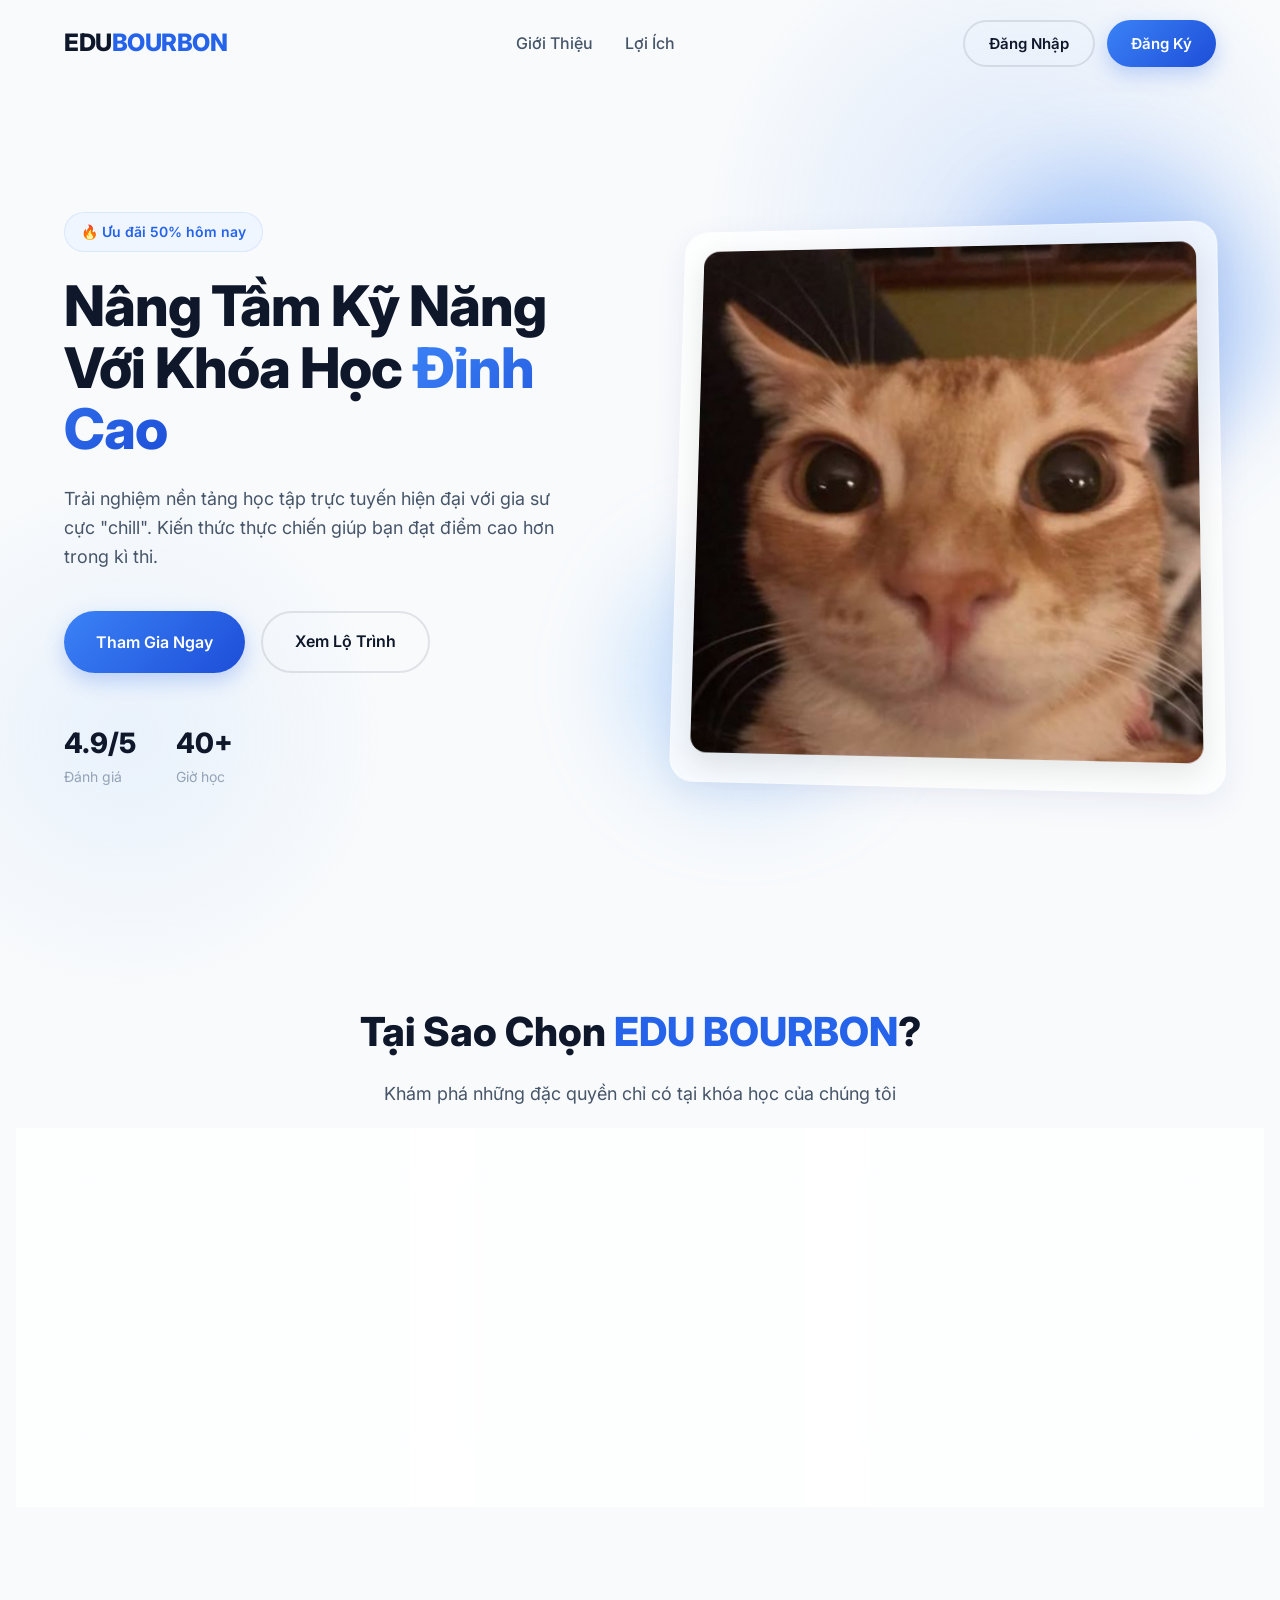
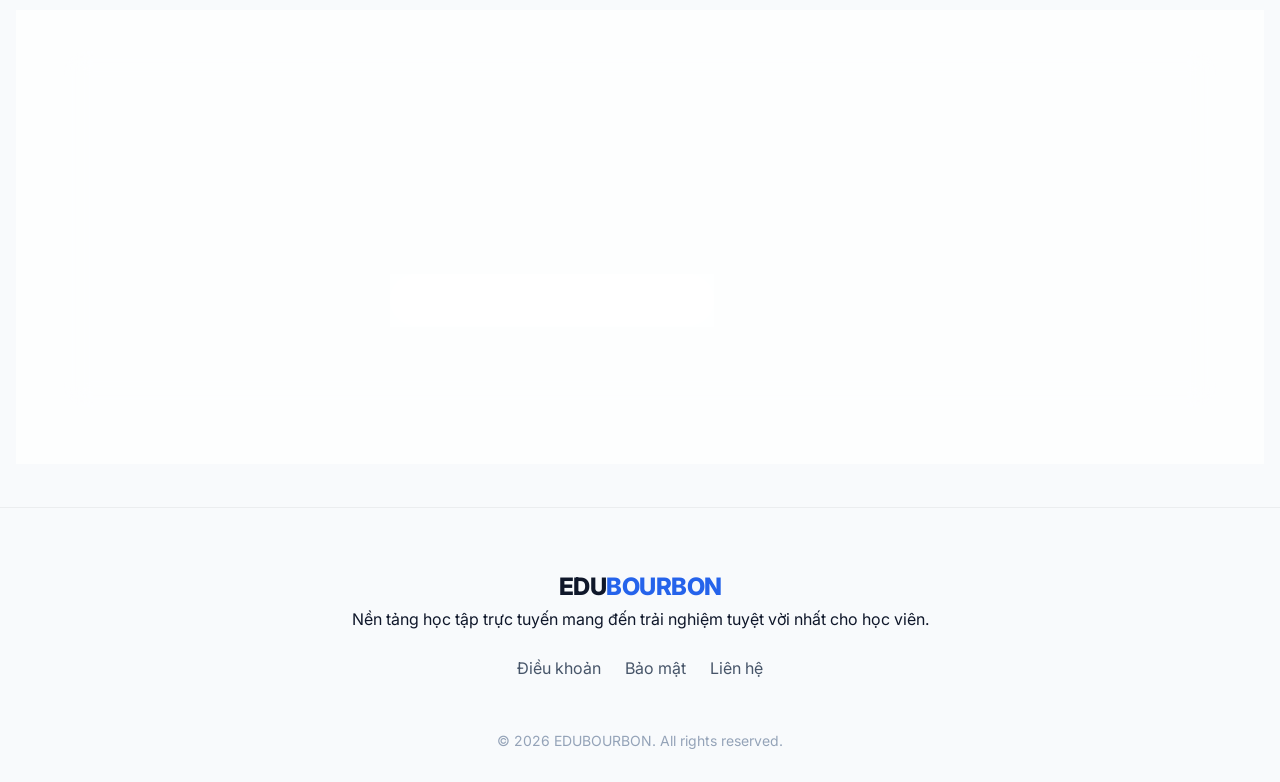
==== commit 72586c52: "feat: implement premium single-page student dashboard panel with tabs" ====
--- a/index.html
+++ b/index.html
@@ -15,10 +15,13 @@
     <nav class="navbar">
         <div class="container nav-container">
             <a href="#" class="logo">EDU<span class="text-blue">BOURBON</span></a>
-            <ul class="nav-links">
-                <li><a href="#about">Giới Thiệu</a></li>
-                <li><a href="#features">Lợi Ích</a></li>
+            <ul class="nav-links" id="navLinks">
+                <li><a href="#about" onclick="toggleMenu()">Giới Thiệu</a></li>
+                <li><a href="#features" onclick="toggleMenu()">Lợi Ích</a></li>
+                <li class="mobile-only" id="mobileLogin"><a href="#" onclick="openModal('login'); toggleMenu();">Đăng Nhập</a></li>
+                <li class="mobile-only" id="mobileRegister"><a href="#" onclick="openModal('register'); toggleMenu();" class="btn-primary-mobile">Đăng Ký</a></li>
             </ul>
+            <div class="menu-icon" id="menuIcon">☰</div>
             <div class="auth-buttons" id="authButtons">
                 <button class="btn btn-outline" onclick="openModal('login')">Đăng Nhập</button>
                 <button class="btn btn-primary" onclick="openModal('register')">Đăng Ký</button>
@@ -34,15 +37,11 @@
                     <div id="userAvatarPlaceholder" class="avatar-placeholder">U</div>
                     <span id="userName" class="user-name">User Name</span>
                 </a>
-                <button class="btn btn-logout nav-logout-btn" id="logoutBtn">
-                    <span class="btn-text">Đăng Xuất</span>
-                    <span class="btn-icon">🚪</span>
-                </button>
             </div>
         </div>
     </nav>
 
-    <header class="hero" id="about">
+    <header class="hero landing-section" id="about">
         <div class="container hero-container">
             <div class="hero-content">
                 <div class="badge">🔥 Ưu đãi 50% hôm nay</div>
@@ -75,7 +74,7 @@
         </div>
     </header>
 
-    <section id="features" class="features section">
+    <section id="features" class="features section landing-section">
         <div class="container">
             <div class="section-header">
                 <h2>Tại Sao Chọn <span class="text-blue">EDU BOURBON</span>?</h2>
@@ -101,7 +100,7 @@
         </div>
     </section>
 
-    <section id="enroll" class="cta-section section">
+    <section id="enroll" class="cta-section section landing-section">
         <div class="container">
             <div class="cta-box glass-card">
                 <div class="blob shape-3"></div>
@@ -115,6 +114,235 @@
         </div>
     </section>
 
+    <!-- Student Dashboard Section -->
+    <main id="studentDashboard" class="student-dashboard container" style="display: none; padding-top: 120px; min-height: 80vh;">
+        <!-- Tab 1: Khóa học của tôi -->
+        <div id="tabContent-courses" class="student-tab-content active">
+            <div class="dashboard-header">
+                <h2>Khóa Học Của Tôi</h2>
+                <p>Tiếp tục hành trình chinh phục kiến thức mới</p>
+            </div>
+            <div class="courses-grid">
+                <div class="course-card glass-card">
+                    <div class="course-badge">Đang học</div>
+                    <div class="course-header-bg gradient-blue">💻</div>
+                    <div class="course-body">
+                        <h3>Lập Trình Web Thực Chiến</h3>
+                        <p class="course-desc">Làm chủ HTML, CSS, JavaScript và phát triển ứng dụng Web hoàn chỉnh.</p>
+                        <div class="course-progress-container">
+                            <div class="progress-info">
+                                <span>Tiến độ: 80%</span>
+                                <span>24/30 bài học</span>
+                            </div>
+                            <div class="progress-bar">
+                                <div class="progress-fill" style="width: 80%;"></div>
+                            </div>
+                        </div>
+                        <button class="btn btn-primary" style="width: 100%; border-radius: 12px;" onclick="switchStudentTab('classroom')">Tiếp Tục Học</button>
+                    </div>
+                </div>
+                <div class="course-card glass-card">
+                    <div class="course-badge">Đang học</div>
+                    <div class="course-header-bg gradient-green">🇬🇧</div>
+                    <div class="course-body">
+                        <h3>Chinh Phục Tiếng Anh Giao Tiếp</h3>
+                        <p class="course-desc">Luyện nói phản xạ, tự tin giao tiếp với gia sư nước ngoài và chuyên gia.</p>
+                        <div class="course-progress-container">
+                            <div class="progress-info">
+                                <span>Tiến độ: 45%</span>
+                                <span>14/30 bài học</span>
+                            </div>
+                            <div class="progress-bar">
+                                <div class="progress-fill" style="width: 45%; background: #10b981;"></div>
+                            </div>
+                        </div>
+                        <button class="btn btn-primary" style="width: 100%; border-radius: 12px;" onclick="alert('Đang tải nội dung khóa học...')">Tiếp Tục Học</button>
+                    </div>
+                </div>
+                <div class="course-card glass-card">
+                    <div class="course-badge badge-new">Mới</div>
+                    <div class="course-header-bg gradient-purple">📐</div>
+                    <div class="course-body">
+                        <h3>Toán Cao Cấp Đại Cương</h3>
+                        <p class="course-desc">Ôn thi học phần Toán cao cấp, giải đề thực chiến đạt điểm A+.</p>
+                        <div class="course-progress-container">
+                            <div class="progress-info">
+                                <span>Tiến độ: 0%</span>
+                                <span>0/20 bài học</span>
+                            </div>
+                            <div class="progress-bar">
+                                <div class="progress-fill" style="width: 0%;"></div>
+                            </div>
+                        </div>
+                        <button class="btn btn-outline" style="width: 100%; border-radius: 12px;" onclick="alert('Đang tải nội dung khóa học...')">Bắt Đầu Học</button>
+                    </div>
+                </div>
+            </div>
+        </div>
+
+        <!-- Tab 2: Tài liệu -->
+        <div id="tabContent-docs" class="student-tab-content">
+            <div class="dashboard-header">
+                <h2>Kho Tài Liệu Học Tập</h2>
+                <p>Tải xuống tài liệu, slide bài giảng và bài tập thực hành</p>
+            </div>
+            <div class="docs-list glass-card">
+                <div class="doc-item">
+                    <div class="doc-icon">📄</div>
+                    <div class="doc-details">
+                        <h4>Ebook - Cẩm nang Javascript từ cơ bản đến nâng cao.pdf</h4>
+                        <span>PDF • 15.4 MB • Được tải lên 2 ngày trước</span>
+                    </div>
+                    <button class="btn btn-outline btn-sm" onclick="alert('Bắt đầu tải xuống: Ebook - Cẩm nang Javascript.pdf')">📥 Tải Xuống</button>
+                </div>
+                <div class="doc-item">
+                    <div class="doc-icon">📝</div>
+                    <div class="doc-details">
+                        <h4>Tài liệu ôn thi cuối kỳ môn Toán Đại Cương.docx</h4>
+                        <span>DOCX • 2.1 MB • Được tải lên 5 ngày trước</span>
+                    </div>
+                    <button class="btn btn-outline btn-sm" onclick="alert('Bắt đầu tải xuống: Tài liệu ôn thi Toán Đại Cương.docx')">📥 Tải Xuống</button>
+                </div>
+                <div class="doc-item">
+                    <div class="doc-icon">📊</div>
+                    <div class="doc-details">
+                        <h4>Slide bài giảng - Thiết kế Responsive & CSS Grid nâng cao.pptx</h4>
+                        <span>PPTX • 8.7 MB • Được tải lên 1 tuần trước</span>
+                    </div>
+                    <button class="btn btn-outline btn-sm" onclick="alert('Bắt đầu tải xuống: Slide Thiết kế Responsive.pptx')">📥 Tải Xuống</button>
+                </div>
+            </div>
+        </div>
+
+        <!-- Tab 3: Phòng học -->
+        <div id="tabContent-classroom" class="student-tab-content">
+            <div class="dashboard-header">
+                <h2>Phòng Học Trực Tuyến</h2>
+                <p>Phát sóng bài giảng trực tiếp và giải đáp bài tập thời gian thực</p>
+            </div>
+            <div class="classroom-layout">
+                <!-- Video player area -->
+                <div class="classroom-video glass-card">
+                    <div class="video-placeholder">
+                        <div class="play-btn-pulse">▶</div>
+                        <h3>Bài 2: Làm chủ CSS Grid & Responsive Layout</h3>
+                        <p>Đang trực tiếp cùng Gia sư Võ Anh Kiệt</p>
+                    </div>
+                    <div class="video-controls">
+                        <span>🔴 ĐANG HỌC TRỰC TUYẾN</span>
+                        <span>Đang xem: 42 học viên</span>
+                    </div>
+                </div>
+                <!-- Lessons playlist sidebar -->
+                <div class="classroom-sidebar glass-card">
+                    <h3>Danh Sách Bài Học</h3>
+                    <div class="lesson-list">
+                        <div class="lesson-item completed">
+                            <span class="lesson-status">✅</span>
+                            <div class="lesson-info">
+                                <h5>Bài 1: Tổng quan về Web & Cú pháp cơ bản</h5>
+                                <span>35 phút • Đã hoàn thành</span>
+                            </div>
+                        </div>
+                        <div class="lesson-item active">
+                            <span class="lesson-status">🎬</span>
+                            <div class="lesson-info">
+                                <h5>Bài 2: Làm chủ CSS Grid & Responsive Layout</h5>
+                                <span>45 phút • Đang học trực tiếp</span>
+                            </div>
+                        </div>
+                        <div class="lesson-item locked">
+                            <span class="lesson-status">🔒</span>
+                            <div class="lesson-info">
+                                <h5>Bài 3: DOM Manipulation và Sự kiện trong JS</h5>
+                                <span>40 phút • Chưa mở khóa</span>
+                            </div>
+                        </div>
+                        <div class="lesson-item locked">
+                            <span class="lesson-status">🔒</span>
+                            <div class="lesson-info">
+                                <h5>Bài 4: Tích hợp cơ sở dữ liệu Firebase Firestore</h5>
+                                <span>50 phút • Chưa mở khóa</span>
+                            </div>
+                        </div>
+                    </div>
+                </div>
+            </div>
+        </div>
+
+        <!-- Tab 4: Xếp hạng -->
+        <div id="tabContent-leaderboard" class="student-tab-content">
+            <div class="dashboard-header">
+                <h2>Bảng Xếp Hạng Học Tập</h2>
+                <p>Thi đua học tập tích lũy điểm thưởng XP cùng bạn học</p>
+            </div>
+            <div class="leaderboard-card glass-card">
+                <div class="leaderboard-header-row">
+                    <span>Thứ hạng</span>
+                    <span>Học viên</span>
+                    <span>Điểm tích lũy (XP)</span>
+                </div>
+                <div class="leaderboard-list">
+                    <div class="leaderboard-item rank-1">
+                        <div class="rank-badge">🏆 1</div>
+                        <div class="user-cell">
+                            <div class="avatar-placeholder placeholder-gold">K</div>
+                            <div>
+                                <h5>Võ Anh Kiệt</h5>
+                                <span>vokien609@gmail.com</span>
+                            </div>
+                        </div>
+                        <div class="xp-cell">4,850 XP</div>
+                    </div>
+                    <div class="leaderboard-item rank-2">
+                        <div class="rank-badge">🥈 2</div>
+                        <div class="user-cell">
+                            <div class="avatar-placeholder placeholder-silver">A</div>
+                            <div>
+                                <h5>Nguyễn Văn A</h5>
+                                <span>nva@gmail.com</span>
+                            </div>
+                        </div>
+                        <div class="xp-cell">4,200 XP</div>
+                    </div>
+                    <div class="leaderboard-item rank-3">
+                        <div class="rank-badge">🥉 3</div>
+                        <div class="user-cell">
+                            <div class="avatar-placeholder placeholder-bronze">B</div>
+                            <div>
+                                <h5>Trần Thị B</h5>
+                                <span>ttb@gmail.com</span>
+                            </div>
+                        </div>
+                        <div class="xp-cell">3,900 XP</div>
+                    </div>
+                    <div class="leaderboard-item">
+                        <div class="rank-badge">4</div>
+                        <div class="user-cell">
+                            <div class="avatar-placeholder">C</div>
+                            <div>
+                                <h5>Lê Văn C</h5>
+                                <span>lvc@gmail.com</span>
+                            </div>
+                        </div>
+                        <div class="xp-cell">3,500 XP</div>
+                    </div>
+                    <div class="leaderboard-item current-user-item">
+                        <div class="rank-badge">5</div>
+                        <div class="user-cell">
+                            <div id="currentUserRankPlaceholder" class="avatar-placeholder">U</div>
+                            <div>
+                                <h5 id="currentUserRankName">Học Viên Hiện Tại</h5>
+                                <span id="currentUserRankEmail">user@example.com</span>
+                            </div>
+                        </div>
+                        <div class="xp-cell">1,250 XP (Cố lên! 💪)</div>
+                    </div>
+                </div>
+            </div>
+        </div>
+    </main>
+
     <footer>
         <div class="container footer-container">
             <div class="footer-info">
--- a/style.css
+++ b/style.css
@@ -22,6 +22,8 @@
 
 html {
     scroll-behavior: smooth;
+    overflow-x: hidden;
+    width: 100%;
 }
 
 body {
@@ -29,6 +31,7 @@
     color: var(--text-dark);
     line-height: 1.6;
     overflow-x: hidden;
+    width: 100%;
     position: relative;
 }
 
@@ -198,6 +201,7 @@
     display: flex;
     align-items: center;
     padding-top: 100px;
+    overflow: hidden;
 }
 
 .hero-container {
@@ -1413,10 +1417,77 @@
     }
 }
 
+/* General Mobile Elements Hidden on Desktop */
+.menu-icon, .mobile-only {
+    display: none;
+}
+
 /* Responsive adjustments for Mobile Devices (max-width: 768px) */
 @media (max-width: 768px) {
+    .auth-buttons {
+        display: none !important; /* Hide original auth buttons on mobile */
+    }
+
+    .mobile-only {
+        display: block; /* Show mobile-only menu items */
+    }
+
     .nav-links {
         display: none;
+        flex-direction: column;
+        position: absolute;
+        top: 80px;
+        left: 20px;
+        right: 20px;
+        width: calc(100% - 40px);
+        background: rgba(255, 255, 255, 0.98);
+        backdrop-filter: blur(20px);
+        -webkit-backdrop-filter: blur(20px);
+        padding: 24px;
+        border-radius: 20px;
+        box-shadow: 0 10px 30px rgba(15, 23, 42, 0.08);
+        border: 1px solid rgba(15, 23, 42, 0.05);
+        z-index: 1001;
+        gap: 16px;
+    }
+
+    .nav-links.open {
+        display: flex;
+    }
+
+    .nav-links li {
+        width: 100%;
+        text-align: center;
+    }
+
+    .nav-links a {
+        font-size: 16px;
+        font-weight: 600;
+        display: block;
+        padding: 10px 0;
+        color: var(--text-dark);
+    }
+
+    .btn-primary-mobile {
+        background: var(--gradient-blue);
+        color: var(--white) !important;
+        border-radius: 12px;
+        padding: 12px !important;
+        margin-top: 8px;
+        box-shadow: 0 4px 12px rgba(37, 99, 235, 0.2);
+    }
+
+    .menu-icon {
+        display: block;
+        font-size: 26px;
+        cursor: pointer;
+        color: var(--text-dark);
+        user-select: none;
+        transition: transform 0.2s ease;
+    }
+
+    .menu-icon:active {
+        transform: scale(0.9);
     }
     
     .hero-title {
@@ -1558,3 +1629,453 @@
         font-size: 22px;
     }
 }
+
+/* ==========================================
+   STUDENT DASHBOARD SPA PANELS
+   ========================================== */
+.student-dashboard {
+    padding-top: 140px;
+    padding-bottom: 80px;
+}
+
+.student-tab-content {
+    display: none;
+    animation: fadeIn 0.4s ease forwards;
+}
+
+.student-tab-content.active {
+    display: block;
+}
+
+@keyframes fadeIn {
+    from { opacity: 0; transform: translateY(10px); }
+    to { opacity: 1; transform: translateY(0); }
+}
+
+.dashboard-header {
+    margin-bottom: 40px;
+}
+
+.dashboard-header h2 {
+    font-size: 32px;
+    font-weight: 800;
+    color: var(--text-dark);
+    margin-bottom: 8px;
+}
+
+.dashboard-header p {
+    color: var(--text-muted);
+    font-size: 16px;
+}
+
+/* Tab 1: Courses CSS */
+.courses-grid {
+    display: grid;
+    grid-template-columns: repeat(auto-fit, minmax(320px, 1fr));
+    gap: 30px;
+}
+
+.course-card {
+    position: relative;
+    display: flex;
+    flex-direction: column;
+    overflow: hidden;
+    transition: transform 0.3s ease, box-shadow 0.3s ease;
+}
+
+.course-card:hover {
+    transform: translateY(-8px);
+    box-shadow: 0 15px 35px rgba(37, 99, 235, 0.08);
+}
+
+.course-badge {
+    position: absolute;
+    top: 15px;
+    left: 15px;
+    background: var(--gradient-blue);
+    color: var(--white);
+    padding: 6px 12px;
+    border-radius: 20px;
+    font-size: 11px;
+    font-weight: 700;
+    text-transform: uppercase;
+    letter-spacing: 0.5px;
+    z-index: 2;
+}
+
+.badge-new {
+    background: #a855f7 !important;
+}
+
+.course-header-bg {
+    height: 160px;
+    display: flex;
+    align-items: center;
+    justify-content: center;
+    font-size: 64px;
+    color: var(--white);
+    position: relative;
+}
+
+.gradient-blue { background: linear-gradient(135deg, #3b82f6 0%, #1d4ed8 100%); }
+.gradient-green { background: linear-gradient(135deg, #10b981 0%, #047857 100%); }
+.gradient-purple { background: linear-gradient(135deg, #8b5cf6 0%, #6d28d9 100%); }
+
+.course-body {
+    padding: 24px;
+    flex: 1;
+    display: flex;
+    flex-direction: column;
+}
+
+.course-body h3 {
+    font-size: 20px;
+    font-weight: 700;
+    color: var(--text-dark);
+    margin-bottom: 12px;
+}
+
+.course-desc {
+    font-size: 14px;
+    color: var(--text-muted);
+    margin-bottom: 24px;
+    line-height: 1.5;
+    flex: 1;
+}
+
+.course-progress-container {
+    margin-bottom: 24px;
+}
+
+.progress-info {
+    display: flex;
+    justify-content: space-between;
+    font-size: 12px;
+    font-weight: 600;
+    color: var(--text-dark);
+    margin-bottom: 8px;
+}
+
+.progress-bar {
+    height: 8px;
+    background: rgba(15, 23, 42, 0.06);
+    border-radius: 10px;
+    overflow: hidden;
+}
+
+.progress-fill {
+    height: 100%;
+    background: var(--gradient-blue);
+    border-radius: 10px;
+    transition: width 0.5s ease-in-out;
+}
+
+/* Tab 2: Documents CSS */
+.docs-list {
+    display: flex;
+    flex-direction: column;
+    padding: 10px;
+}
+
+.doc-item {
+    display: flex;
+    align-items: center;
+    justify-content: space-between;
+    padding: 20px;
+    border-bottom: 1px solid rgba(15, 23, 42, 0.05);
+    transition: background 0.2s ease;
+}
+
+.doc-item:last-child {
+    border-bottom: none;
+}
+
+.doc-item:hover {
+    background: rgba(37, 99, 235, 0.02);
+}
+
+.doc-icon {
+    font-size: 32px;
+    margin-right: 20px;
+}
+
+.doc-details {
+    flex: 1;
+}
+
+.doc-details h4 {
+    font-size: 16px;
+    font-weight: 600;
+    color: var(--text-dark);
+    margin-bottom: 4px;
+}
+
+.doc-details span {
+    font-size: 13px;
+    color: var(--text-light);
+}
+
+/* Tab 3: Classroom CSS */
+.classroom-layout {
+    display: grid;
+    grid-template-columns: 2fr 1fr;
+    gap: 30px;
+}
+
+.classroom-video {
+    overflow: hidden;
+}
+
+.video-placeholder {
+    height: 380px;
+    background: linear-gradient(135deg, #1e293b 0%, #0f172a 100%);
+    display: flex;
+    flex-direction: column;
+    align-items: center;
+    justify-content: center;
+    color: var(--white);
+    text-align: center;
+    padding: 30px;
+    position: relative;
+}
+
+.play-btn-pulse {
+    width: 80px;
+    height: 80px;
+    background: rgba(255, 255, 255, 0.1);
+    border: 2px solid var(--white);
+    border-radius: 50%;
+    display: flex;
+    align-items: center;
+    justify-content: center;
+    font-size: 28px;
+    color: var(--white);
+    margin-bottom: 24px;
+    cursor: pointer;
+    animation: pulsePlay 2s infinite;
+}
+
+@keyframes pulsePlay {
+    0% { box-shadow: 0 0 0 0 rgba(255, 255, 255, 0.4); }
+    70% { box-shadow: 0 0 0 20px rgba(255, 255, 255, 0); }
+    100% { box-shadow: 0 0 0 0 rgba(255, 255, 255, 0); }
+}
+
+.video-placeholder h3 {
+    font-size: 22px;
+    font-weight: 700;
+    margin-bottom: 8px;
+}
+
+.video-placeholder p {
+    font-size: 14px;
+    opacity: 0.8;
+}
+
+.video-controls {
+    display: flex;
+    justify-content: space-between;
+    padding: 16px 24px;
+    background: rgba(15, 23, 42, 0.02);
+    border-top: 1px solid rgba(15, 23, 42, 0.05);
+    font-size: 13px;
+    font-weight: 600;
+    color: var(--text-dark);
+}
+
+.classroom-sidebar {
+    padding: 24px;
+    display: flex;
+    flex-direction: column;
+}
+
+.classroom-sidebar h3 {
+    font-size: 18px;
+    font-weight: 700;
+    color: var(--text-dark);
+    margin-bottom: 20px;
+    border-bottom: 1px solid rgba(15, 23, 42, 0.08);
+    padding-bottom: 12px;
+}
+
+.lesson-list {
+    display: flex;
+    flex-direction: column;
+    gap: 12px;
+}
+
+.lesson-item {
+    display: flex;
+    align-items: flex-start;
+    gap: 14px;
+    padding: 12px;
+    border-radius: 12px;
+    border: 1px solid transparent;
+    transition: all 0.2s ease;
+}
+
+.lesson-item.completed {
+    background: rgba(16, 185, 129, 0.03);
+}
+
+.lesson-item.active {
+    background: rgba(37, 99, 235, 0.05);
+    border-color: rgba(37, 99, 235, 0.15);
+}
+
+.lesson-item.locked {
+    opacity: 0.6;
+}
+
+.lesson-status {
+    font-size: 18px;
+    margin-top: 2px;
+}
+
+.lesson-info h5 {
+    font-size: 14px;
+    font-weight: 600;
+    color: var(--text-dark);
+    margin-bottom: 4px;
+}
+
+.lesson-info span {
+    font-size: 12px;
+    color: var(--text-light);
+}
+
+/* Tab 4: Leaderboard CSS */
+.leaderboard-card {
+    padding: 0;
+    overflow: hidden;
+}
+
+.leaderboard-header-row {
+    display: grid;
+    grid-template-columns: 80px 1fr 200px;
+    padding: 20px 24px;
+    background: rgba(15, 23, 42, 0.02);
+    border-bottom: 1px solid rgba(15, 23, 42, 0.08);
+    font-size: 14px;
+    font-weight: 700;
+    color: var(--text-muted);
+}
+
+.leaderboard-list {
+    display: flex;
+    flex-direction: column;
+}
+
+.leaderboard-item {
+    display: grid;
+    grid-template-columns: 80px 1fr 200px;
+    align-items: center;
+    padding: 18px 24px;
+    border-bottom: 1px solid rgba(15, 23, 42, 0.05);
+    transition: background 0.2s ease;
+}
+
+.leaderboard-item:last-child {
+    border-bottom: none;
+}
+
+.leaderboard-item:hover {
+    background: rgba(37, 99, 235, 0.01);
+}
+
+.rank-badge {
+    font-size: 16px;
+    font-weight: 800;
+    color: var(--text-dark);
+}
+
+.leaderboard-item.rank-1 .rank-badge { color: #f59e0b; }
+.leaderboard-item.rank-2 .rank-badge { color: #94a3b8; }
+.leaderboard-item.rank-3 .rank-badge { color: #b45309; }
+
+.user-cell {
+    display: flex;
+    align-items: center;
+    gap: 16px;
+}
+
+.user-cell h5 {
+    font-size: 15px;
+    font-weight: 600;
+    color: var(--text-dark);
+    margin-bottom: 2px;
+}
+
+.user-cell span {
+    font-size: 12px;
+    color: var(--text-light);
+}
+
+.avatar-placeholder {
+    width: 40px;
+    height: 40px;
+    border-radius: 50%;
+    background: rgba(37, 99, 235, 0.1);
+    color: var(--primary-blue);
+    display: flex;
+    align-items: center;
+    justify-content: center;
+    font-weight: 700;
+    font-size: 16px;
+}
+
+.placeholder-gold { background: rgba(245, 158, 11, 0.15); color: #f59e0b; }
+.placeholder-silver { background: rgba(148, 163, 184, 0.15); color: #64748b; }
+.placeholder-bronze { background: rgba(180, 83, 9, 0.15); color: #b45309; }
+
+.xp-cell {
+    font-size: 15px;
+    font-weight: 700;
+    color: var(--primary-blue);
+    text-align: right;
+}
+
+.current-user-item {
+    background: rgba(37, 99, 235, 0.04);
+    font-weight: 600;
+}
+
+.current-user-item .xp-cell {
+    color: #2563eb;
+}
+
+/* Responsive Dashboard */
+@media (max-width: 992px) {
+    .classroom-layout {
+        grid-template-columns: 1fr;
+    }
+}
+
+@media (max-width: 768px) {
+    .student-dashboard {
+        padding-top: 110px;
+    }
+    .doc-item {
+        flex-direction: column;
+        align-items: flex-start;
+        gap: 16px;
+    }
+    .doc-item button {
+        width: 100%;
+    }
+    .leaderboard-header-row {
+        display: none;
+    }
+    .leaderboard-item {
+        grid-template-columns: 50px 1fr;
+        grid-template-rows: auto auto;
+        gap: 12px 0;
+        padding: 16px;
+    }
+    .xp-cell {
+        grid-column: 2;
+        text-align: left;
+        font-size: 13px;
+        margin-top: -6px;
+    }
+}
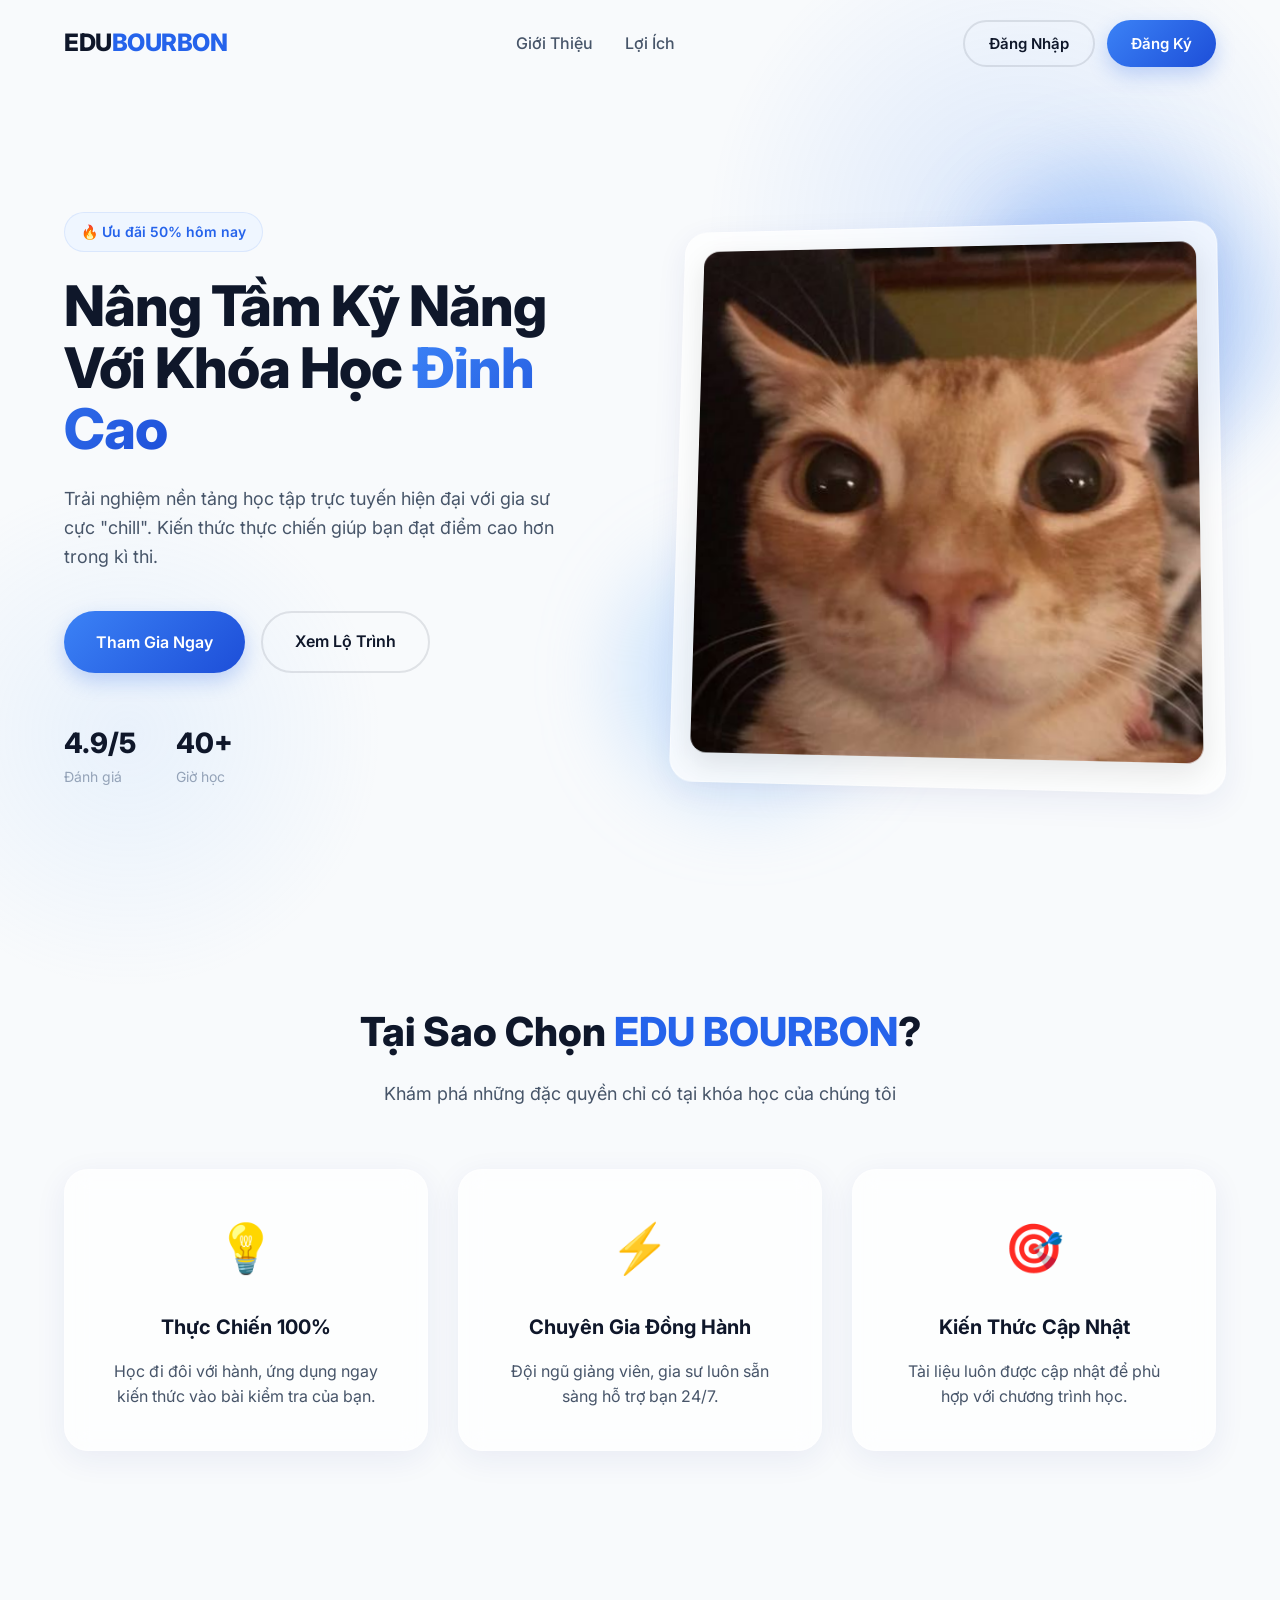
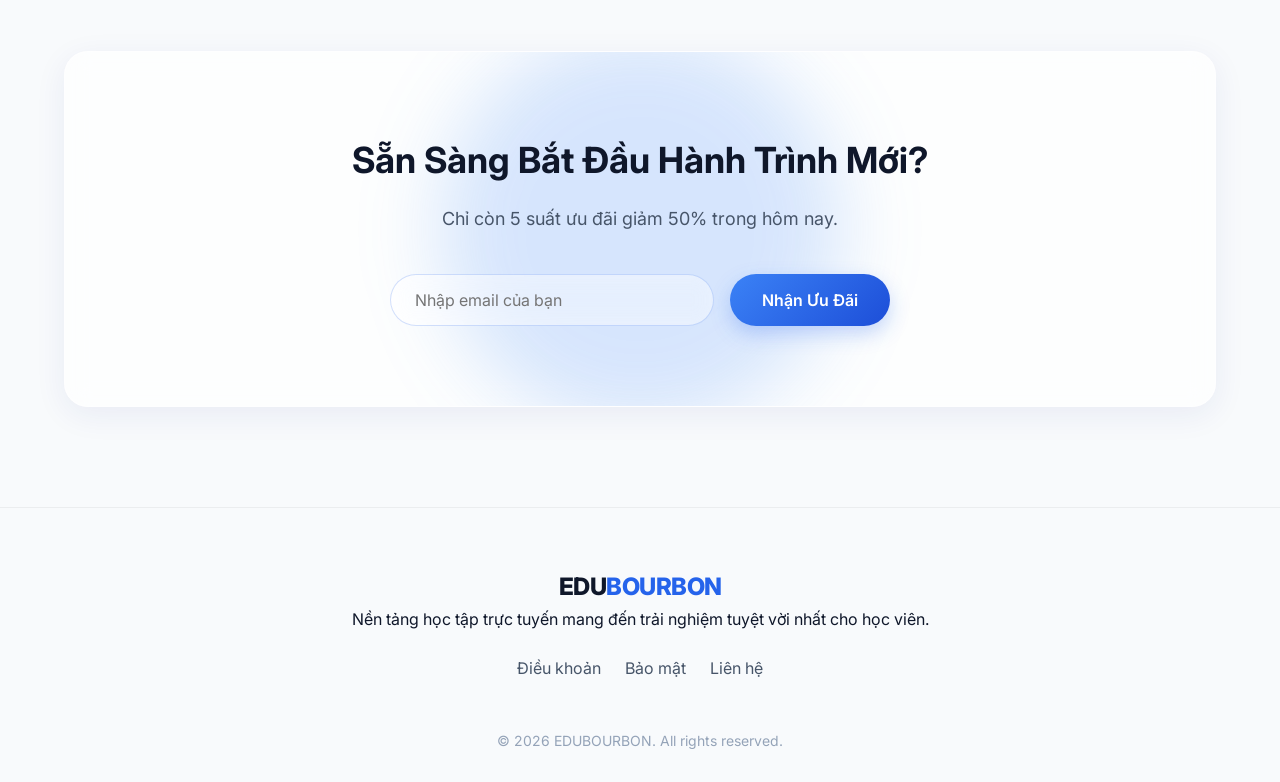
==== commit 6e8293dc: "feat: implement course assignment and licensing flow in admin panel and student dashboard" ====
--- a/index.html
+++ b/index.html
@@ -123,8 +123,8 @@
                 <p>Tiếp tục hành trình chinh phục kiến thức mới</p>
             </div>
             <div class="courses-grid">
-                <div class="course-card glass-card">
-                    <div class="course-badge">Đang học</div>
+                <div class="course-card glass-card" id="courseCard-web">
+                    <div class="course-badge" id="courseBadge-web">Đang học</div>
                     <div class="course-header-bg gradient-blue">💻</div>
                     <div class="course-body">
                         <h3>Lập Trình Web Thực Chiến</h3>
@@ -138,11 +138,11 @@
                                 <div class="progress-fill" style="width: 80%;"></div>
                             </div>
                         </div>
-                        <button class="btn btn-primary" style="width: 100%; border-radius: 12px;" onclick="switchStudentTab('classroom')">Tiếp Tục Học</button>
-                    </div>
-                </div>
-                <div class="course-card glass-card">
-                    <div class="course-badge">Đang học</div>
+                        <button class="btn btn-primary" id="courseBtn-web" style="width: 100%; border-radius: 12px;" onclick="switchStudentTab('classroom')">Tiếp Tục Học</button>
+                    </div>
+                </div>
+                <div class="course-card glass-card" id="courseCard-english">
+                    <div class="course-badge" id="courseBadge-english">Đang học</div>
                     <div class="course-header-bg gradient-green">🇬🇧</div>
                     <div class="course-body">
                         <h3>Chinh Phục Tiếng Anh Giao Tiếp</h3>
@@ -156,11 +156,11 @@
                                 <div class="progress-fill" style="width: 45%; background: #10b981;"></div>
                             </div>
                         </div>
-                        <button class="btn btn-primary" style="width: 100%; border-radius: 12px;" onclick="alert('Đang tải nội dung khóa học...')">Tiếp Tục Học</button>
-                    </div>
-                </div>
-                <div class="course-card glass-card">
-                    <div class="course-badge badge-new">Mới</div>
+                        <button class="btn btn-primary" id="courseBtn-english" style="width: 100%; border-radius: 12px;" onclick="alert('Đang tải nội dung khóa học...')">Tiếp Tục Học</button>
+                    </div>
+                </div>
+                <div class="course-card glass-card" id="courseCard-math">
+                    <div class="course-badge badge-new" id="courseBadge-math">Mới</div>
                     <div class="course-header-bg gradient-purple">📐</div>
                     <div class="course-body">
                         <h3>Toán Cao Cấp Đại Cương</h3>
@@ -174,7 +174,7 @@
                                 <div class="progress-fill" style="width: 0%;"></div>
                             </div>
                         </div>
-                        <button class="btn btn-outline" style="width: 100%; border-radius: 12px;" onclick="alert('Đang tải nội dung khóa học...')">Bắt Đầu Học</button>
+                        <button class="btn btn-outline" id="courseBtn-math" style="width: 100%; border-radius: 12px;" onclick="alert('Đang tải nội dung khóa học...')">Bắt Đầu Học</button>
                     </div>
                 </div>
             </div>
